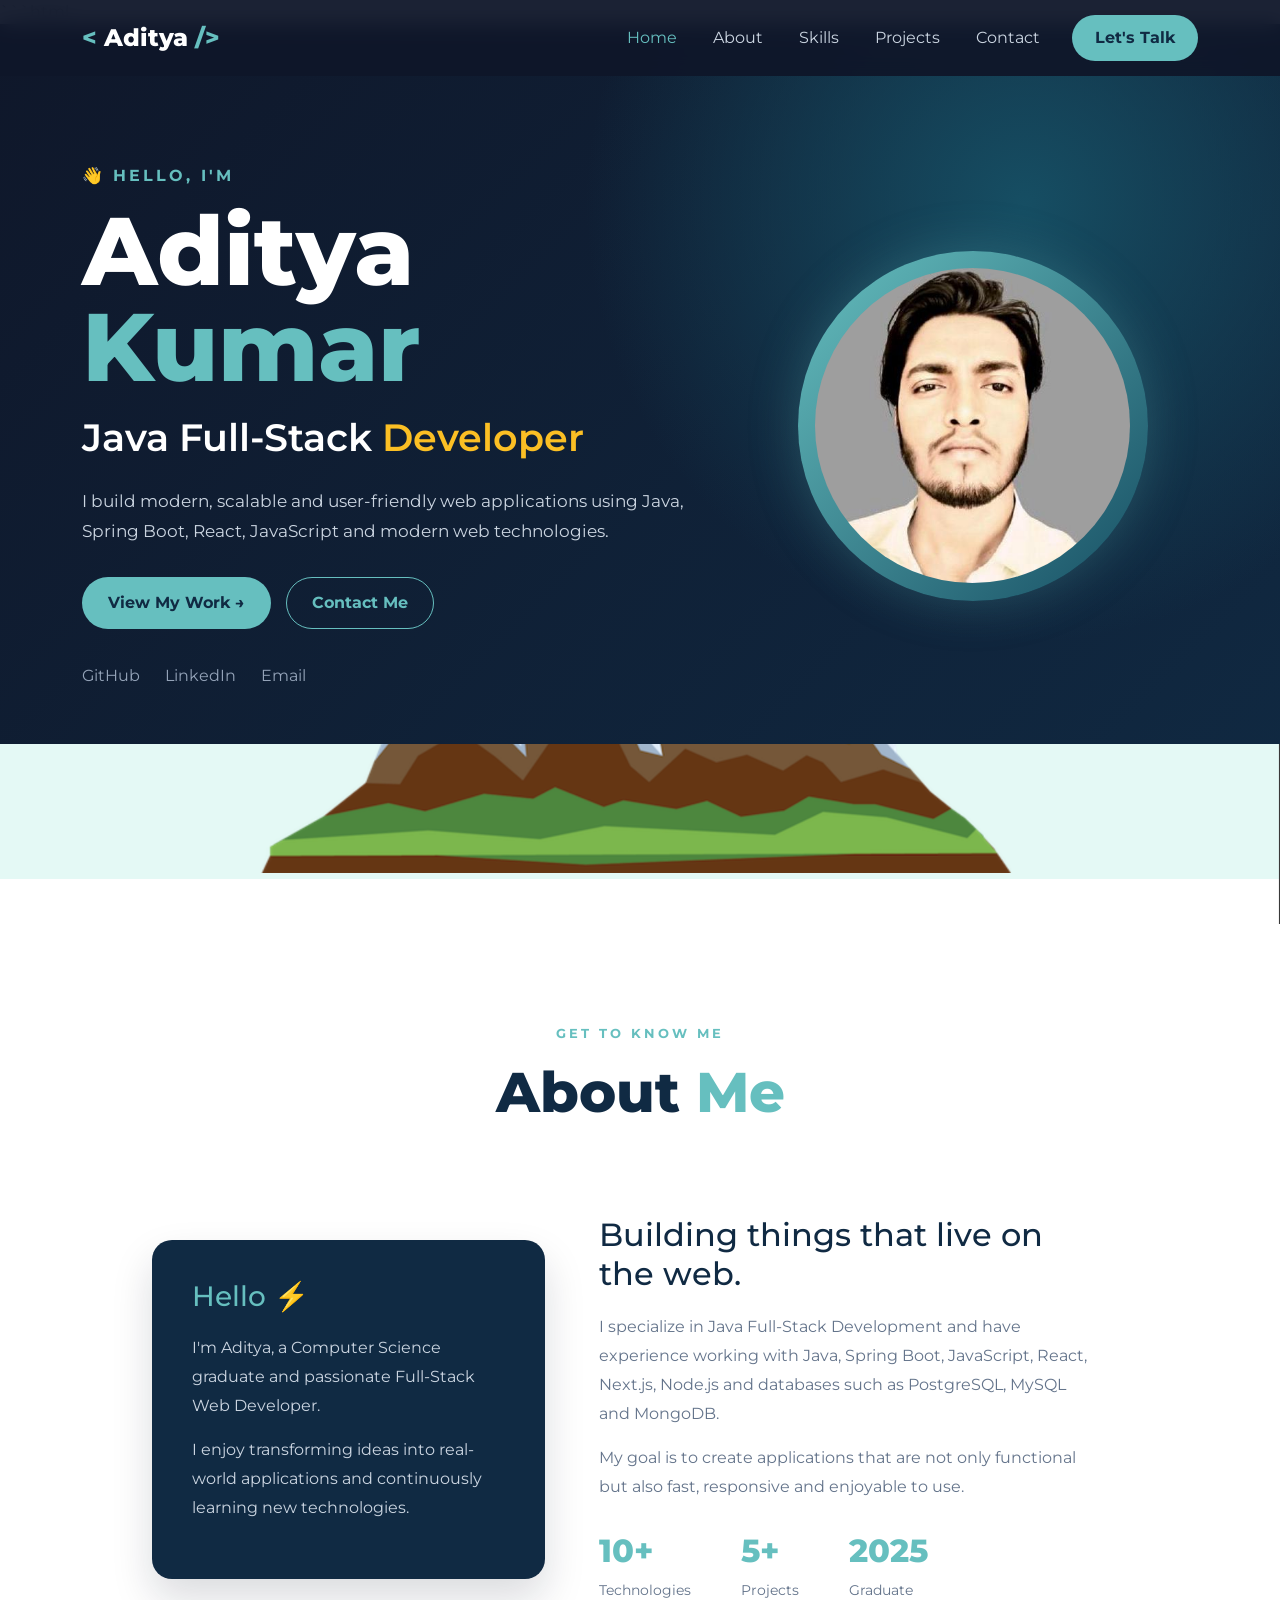
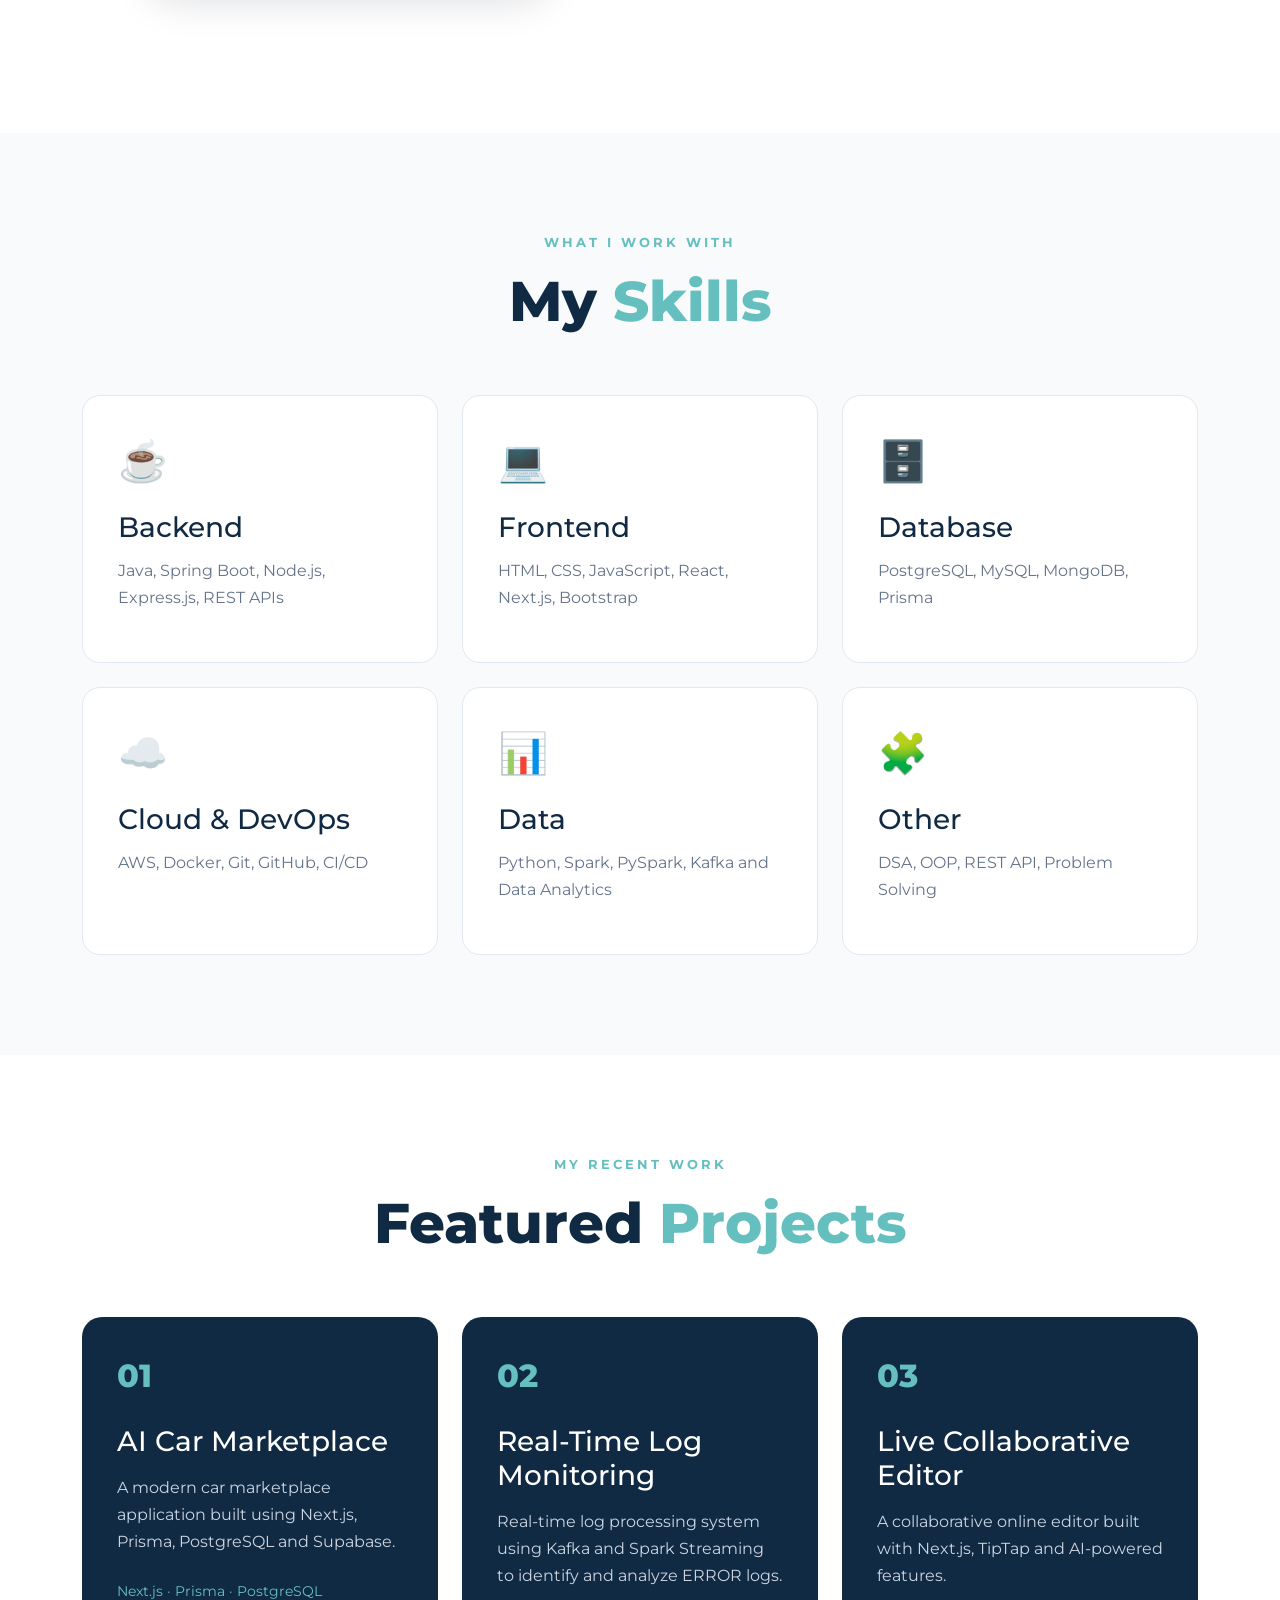
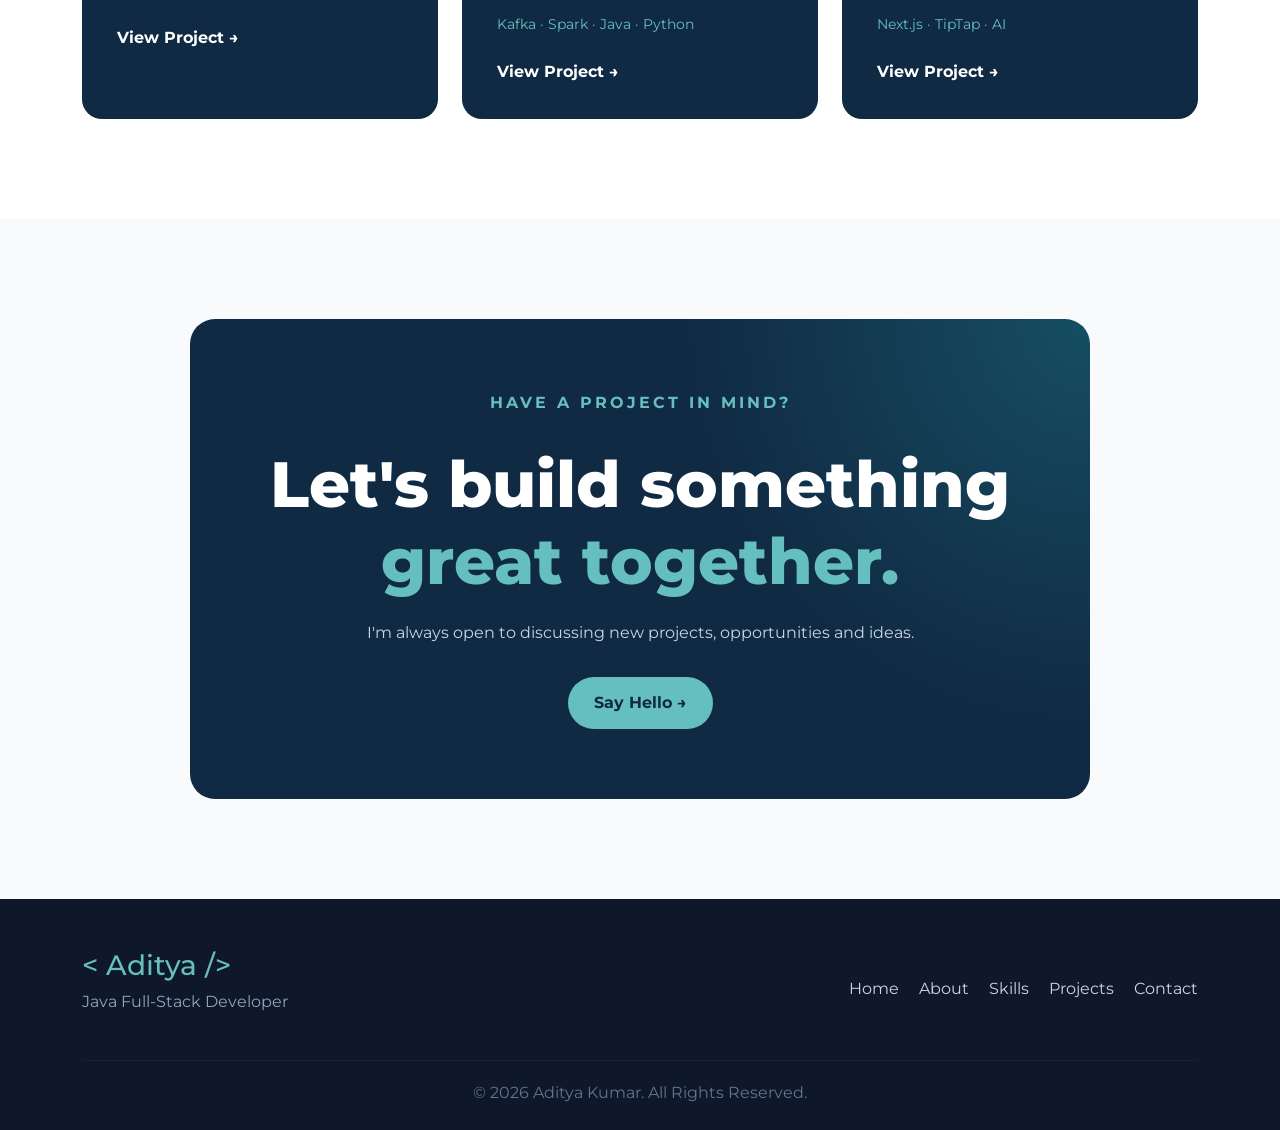
==== index.html @ 17150da2 "contact page update" ====
```html
<!DOCTYPE html>
<html lang="en">

<head>
    <meta charset="UTF-8">
    <meta name="viewport" content="width=device-width, initial-scale=1.0">

    <title>Aditya Kumar | Full Stack Developer</title>

    <!-- Bootstrap -->
    <link href="https://cdn.jsdelivr.net/npm/bootstrap@5.3.8/dist/css/bootstrap.min.css"
        rel="stylesheet">

    <!-- Google Fonts -->
    <link
        href="https://fonts.googleapis.com/css2?family=Montserrat:wght@400;500;600;700;800&family=Merriweather:wght@400;700&display=swap"
        rel="stylesheet">

    <!-- Custom CSS -->
    <link rel="stylesheet" href="./style.css">
</head>

<body>

    <!-- NAVBAR  -->

    <nav class="navbar navbar-expand-lg navbar-dark fixed-top">
        <div class="container">

            <a class="navbar-brand" href="#">
                <span>&lt;</span> Aditya <span>/&gt;</span>
            </a>

            <button class="navbar-toggler" type="button"
                data-bs-toggle="collapse"
                data-bs-target="#navbarNav">
                <span class="navbar-toggler-icon"></span>
            </button>

            <div class="collapse navbar-collapse" id="navbarNav">

                <ul class="navbar-nav ms-auto">

                    <li class="nav-item">
                        <a class="nav-link active" href="#home">Home</a>
                    </li>

                    <li class="nav-item">
                        <a class="nav-link" href="./about.html">About</a>
                    </li>

                    <li class="nav-item">
                        <a class="nav-link" href="#skills">Skills</a>
                    </li>

                    <li class="nav-item">
                        <a class="nav-link" href="#projects">Projects</a>
                    </li>

                    <li class="nav-item">
                        <a class="nav-link" href="./contact.html">Contact</a>
                    </li>

                </ul>

                <a href="#contact" class="btn contact-btn ms-lg-4">
                    Let's Talk
                </a>

            </div>
        </div>
    </nav>


    <!--  HERO  -->

    <section id="home" class="hero">

        <div class="container">

            <div class="row align-items-center">

                <div class="col-lg-7 hero-content">

                    <p class="small-title">
                        👋 HELLO, I'M
                    </p>

                    <h1>
                        Aditya <span>Kumar</span>
                    </h1>

                    <h2>
                        Java Full-Stack <span>Developer</span>
                    </h2>

                    <p class="hero-description">
                        I build modern, scalable and user-friendly web
                        applications using Java, Spring Boot, React,
                        JavaScript and modern web technologies.
                    </p>

                    <div class="hero-buttons">

                        <a href="#projects" class="btn primary-btn">
                            View My Work →
                        </a>

                        <a href="#contact" class="btn secondary-btn">
                            Contact Me
                        </a>

                    </div>

                    <div class="social-links">

                        <a href="https://github.com/Aditya0026">GitHub</a>
                        <a href="https://www.linkedin.com/in/aditya0026/">LinkedIn</a>
                        <a href="https://mail.google.com/mail/u/0/#inbox?compose=new">Email</a>

                    </div>

                </div>


                <div class="col-lg-5 hero-image">

                    <div class="image-circle">

                        <img src="./image.png"
                            alt="Aditya Kumar">

                    </div>

                </div>

            </div>

        </div>

        <div class="hero-bottom">
            <img src="./mountain.png" alt="Mountain">
        </div>

    </section>


    <!-- ABOUT  -->

    <section id="about" class="section">

        <div class="container">

            <div class="section-title">

                <p>GET TO KNOW ME</p>

                <h2>About <span>Me</span></h2>

            </div>


            <div class="row align-items-center about-container">

                <div class="col-lg-5">

                    <div class="about-card">

                        <h3>Hello ⚡</h3>

                        <p>
                            I'm Aditya, a Computer Science graduate and
                            passionate Full-Stack Web Developer.
                        </p>

                        <p>
                            I enjoy transforming ideas into real-world
                            applications and continuously learning new
                            technologies.
                        </p>

                    </div>

                </div>


                <div class="col-lg-7">

                    <div class="about-text">

                        <h3>
                            Building things that live on the web.
                        </h3>

                        <p>
                            I specialize in Java Full-Stack Development
                            and have experience working with Java,
                            Spring Boot, JavaScript, React, Next.js,
                            Node.js and databases such as PostgreSQL,
                            MySQL and MongoDB.
                        </p>

                        <p>
                            My goal is to create applications that are
                            not only functional but also fast,
                            responsive and enjoyable to use.
                        </p>

                        <div class="about-stats">

                            <div>
                                <h4>10+</h4>
                                <p>Technologies</p>
                            </div>

                            <div>
                                <h4>5+</h4>
                                <p>Projects</p>
                            </div>

                            <div>
                                <h4>2025</h4>
                                <p>Graduate</p>
                            </div>

                        </div>

                    </div>

                </div>

            </div>

        </div>

    </section>


    <!-- SKILLS  -->

    <section id="skills" class="section skills-section">

        <div class="container">

            <div class="section-title">

                <p>WHAT I WORK WITH</p>

                <h2>My <span>Skills</span></h2>

            </div>


            <div class="row g-4">

                <div class="col-md-6 col-lg-4">

                    <div class="skill-card">

                        <div class="skill-icon">☕</div>

                        <h3>Backend</h3>

                        <p>
                            Java, Spring Boot, Node.js,
                            Express.js, REST APIs
                        </p>

                    </div>

                </div>


                <div class="col-md-6 col-lg-4">

                    <div class="skill-card">

                        <div class="skill-icon">💻</div>

                        <h3>Frontend</h3>

                        <p>
                            HTML, CSS, JavaScript,
                            React, Next.js, Bootstrap
                        </p>

                    </div>

                </div>


                <div class="col-md-6 col-lg-4">

                    <div class="skill-card">

                        <div class="skill-icon">🗄️</div>

                        <h3>Database</h3>

                        <p>
                            PostgreSQL, MySQL,
                            MongoDB, Prisma
                        </p>

                    </div>

                </div>


                <div class="col-md-6 col-lg-4">

                    <div class="skill-card">

                        <div class="skill-icon">☁️</div>

                        <h3>Cloud & DevOps</h3>

                        <p>
                            AWS, Docker, Git,
                            GitHub, CI/CD
                        </p>

                    </div>

                </div>


                <div class="col-md-6 col-lg-4">

                    <div class="skill-card">

                        <div class="skill-icon">📊</div>

                        <h3>Data</h3>

                        <p>
                            Python, Spark, PySpark,
                            Kafka and Data Analytics
                        </p>

                    </div>

                </div>


                <div class="col-md-6 col-lg-4">

                    <div class="skill-card">

                        <div class="skill-icon">🧩</div>

                        <h3>Other</h3>

                        <p>
                            DSA, OOP, REST API,
                            Problem Solving
                        </p>

                    </div>

                </div>

            </div>

        </div>

    </section>


    <!-- PROJECTS -->

    <section id="projects" class="section">

        <div class="container">

            <div class="section-title">

                <p>MY RECENT WORK</p>

                <h2>Featured <span>Projects</span></h2>

            </div>


            <div class="row g-4">


                <div class="col-lg-4">

                    <div class="project-card">

                        <div class="project-number">
                            01
                        </div>

                        <h3>AI Car Marketplace</h3>

                        <p>
                            A modern car marketplace application
                            built using Next.js, Prisma,
                            PostgreSQL and Supabase.
                        </p>

                        <div class="tech">
                            Next.js · Prisma · PostgreSQL
                        </div>

                        <a href="#" class="project-link">
                            View Project →
                        </a>

                    </div>

                </div>


                <div class="col-lg-4">

                    <div class="project-card">

                        <div class="project-number">
                            02
                        </div>

                        <h3>Real-Time Log Monitoring</h3>

                        <p>
                            Real-time log processing system using
                            Kafka and Spark Streaming to identify
                            and analyze ERROR logs.
                        </p>

                        <div class="tech">
                            Kafka · Spark · Java · Python
                        </div>

                        <a href="#" class="project-link">
                            View Project →
                        </a>

                    </div>

                </div>


                <div class="col-lg-4">

                    <div class="project-card">

                        <div class="project-number">
                            03
                        </div>

                        <h3>Live Collaborative Editor</h3>

                        <p>
                            A collaborative online editor built
                            with Next.js, TipTap and AI-powered
                            features.
                        </p>

                        <div class="tech">
                            Next.js · TipTap · AI
                        </div>

                        <a href="#" class="project-link">
                            View Project →
                        </a>

                    </div>

                </div>

            </div>

        </div>

    </section>


    <!-- CONTACT  -->

    <section id="contact" class="contact-section">

        <div class="container">

            <div class="contact-box">

                <p>HAVE A PROJECT IN MIND?</p>

                <h2>
                    Let's build something
                    <span>great together.</span>
                </h2>

                <p>
                    I'm always open to discussing new projects,
                    opportunities and ideas.
                </p>

                <a href="mailto:yourmail@example.com"
                    class="btn primary-btn">
                    Say Hello →
                </a>

            </div>

        </div>

    </section>


    <!--  FOOTER  -->

    <footer>

        <div class="container">

            <div class="footer-content">

                <div>
                    <h3>&lt; Aditya /&gt;</h3>
                    <p>Java Full-Stack Developer</p>
                </div>

                <div class="footer-links">

                    <a href="#home">Home</a>
                    <a href="#about">About</a>
                    <a href="#skills">Skills</a>
                    <a href="#projects">Projects</a>
                    <a href="#contact">Contact</a>

                </div>

            </div>

            <hr>

            <p class="copyright">
                © 2026 Aditya Kumar. All Rights Reserved.
            </p>

        </div>

    </footer>


    <!-- Bootstrap JS -->

    <script
        src="https://cdn.jsdelivr.net/npm/bootstrap@5.3.8/dist/js/bootstrap.bundle.min.js">
    </script>

</body>

</html>
---- style.css ----
/* =========================================
   GLOBAL
========================================= */

* {
    margin: 0;
    padding: 0;
    box-sizing: border-box;
    scroll-behavior: smooth;
}

body {
    font-family: "Montserrat", sans-serif;
    color: #40514e;
    background: #ffffff;
    overflow-x: hidden;
}

a {
    text-decoration: none;
}

section {
    scroll-margin-top: 80px;
}


/* =========================================
   NAVBAR
========================================= */

.navbar {
    background: rgba(15, 23, 42, 0.95);
    backdrop-filter: blur(10px);
    padding: 15px 0;
}

.navbar-brand {
    font-size: 1.5rem;
    font-weight: 800;
    color: white !important;
}

.navbar-brand span {
    color: #66bfbf;
}

.nav-link {
    color: #cbd5e1 !important;
    margin-left: 20px;
    transition: 0.3s;
}

.nav-link:hover,
.nav-link.active {
    color: #66bfbf !important;
}

.contact-btn {
    background: #66bfbf;
    color: #102a43;
    font-weight: 700;
    border-radius: 30px;
    padding: 10px 22px;
}

.contact-btn:hover {
    background: #ffffff;
    color: #102a43;
}


/* =========================================
   HERO
========================================= */

.hero {
    min-height: 100vh;
    position: relative;
    background:
        radial-gradient(circle at 80% 20%, #164e63 0%, transparent 35%),
        linear-gradient(135deg, #0f172a, #102a43);

    color: white;
    padding-top: 140px;
    overflow: hidden;
}

.hero-content {
    z-index: 2;
}

.small-title {
    color: #66bfbf;
    font-weight: 700;
    letter-spacing: 3px;
    margin-bottom: 15px;
}

.hero h1 {
    font-size: clamp(3rem, 8vw, 6rem);
    font-weight: 800;
    line-height: 1;
    margin-bottom: 20px;
}

.hero h1 span {
    color: #66bfbf;
}

.hero h2 {
    font-size: clamp(1.5rem, 3vw, 2.5rem);
    font-weight: 600;
    margin-bottom: 25px;
}

.hero h2 span {
    color: #fbbf24;
}

.hero-description {
    max-width: 650px;
    color: #cbd5e1;
    font-size: 1.05rem;
    line-height: 1.8;
}

.hero-buttons {
    display: flex;
    gap: 15px;
    margin-top: 30px;
    flex-wrap: wrap;
}

.primary-btn {
    background: #66bfbf;
    color: #102a43;
    padding: 13px 25px;
    border-radius: 30px;
    font-weight: 700;
    transition: 0.3s;
}

.primary-btn:hover {
    transform: translateY(-3px);
    background: #ffffff;
    color: #102a43;
}

.secondary-btn {
    border: 1px solid #66bfbf;
    color: #66bfbf;
    padding: 13px 25px;
    border-radius: 30px;
    font-weight: 700;
    transition: 0.3s;
}

.secondary-btn:hover {
    background: #66bfbf;
    color: #102a43;
}

.social-links {
    margin-top: 35px;
    display: flex;
    gap: 25px;
}

.social-links a {
    color: #94a3b8;
    transition: 0.3s;
}

.social-links a:hover {
    color: #66bfbf;
}


/* =========================================
   HERO IMAGE
========================================= */

.hero-image {
    display: flex;
    justify-content: center;
    align-items: center;
}

.image-circle {
    width: min(350px, 80vw);
    height: min(350px, 80vw);

    border-radius: 50%;

    display: flex;
    justify-content: center;
    align-items: center;

    background: linear-gradient(
        135deg,
        #66bfbf,
        #164e63
    );

    box-shadow:
        0 0 50px rgba(102, 191, 191, 0.25);

    animation: floating 4s ease-in-out infinite;
}

.image-circle img {
    width: 90%;
    height: 90%;
    object-fit: contain;
    border-radius: 50%;
}

@keyframes floating {

    0%,
    100% {
        transform: translateY(0);
    }

    50% {
        transform: translateY(-15px);
    }
}


/* =========================================
   MOUNTAIN
========================================= */

.hero-bottom {
    position: absolute;
    bottom: 0;
    width: 100%;
    line-height: 0;
}

.hero-bottom img {
    width: 100%;
    max-height: 180px;
    object-fit: cover;
    object-position: bottom;
}


/* =========================================
   COMMON SECTION
========================================= */

.section {
    padding: 100px 0;
}

.section-title {
    text-align: center;
    margin-bottom: 60px;
}

.section-title p {
    color: #66bfbf;
    font-weight: 700;
    letter-spacing: 3px;
    font-size: 0.8rem;
}

.section-title h2 {
    font-size: clamp(2.2rem, 5vw, 3.5rem);
    font-weight: 800;
    color: #102a43;
}

.section-title h2 span {
    color: #66bfbf;
}


/* =========================================
   ABOUT
========================================= */

.about-container {
    max-width: 1000px;
    margin: auto;
}

.about-card {
    background: #102a43;
    color: white;
    padding: 40px;
    border-radius: 20px;
    box-shadow: 0 20px 40px rgba(15, 23, 42, 0.15);
}

.about-card h3 {
    color: #66bfbf;
    margin-bottom: 20px;
}

.about-card p {
    color: #cbd5e1;
    line-height: 1.8;
}

.about-text {
    padding: 30px;
}

.about-text h3 {
    font-size: 2rem;
    color: #102a43;
    margin-bottom: 20px;
}

.about-text p {
    line-height: 1.8;
    color: #64748b;
}

.about-stats {
    display: flex;
    gap: 50px;
    margin-top: 30px;
    flex-wrap: wrap;
}

.about-stats h4 {
    font-size: 2rem;
    color: #66bfbf;
    font-weight: 800;
}

.about-stats p {
    margin: 0;
    font-size: 0.85rem;
}


/* =========================================
   SKILLS
========================================= */

.skills-section {
    background: #f8fafc;
}

.skill-card {
    height: 100%;
    background: white;
    padding: 35px;
    border-radius: 18px;
    border: 1px solid #e2e8f0;
    transition: 0.3s;
}

.skill-card:hover {
    transform: translateY(-8px);
    border-color: #66bfbf;
    box-shadow: 0 20px 40px rgba(15, 23, 42, 0.08);
}

.skill-icon {
    font-size: 2.5rem;
    margin-bottom: 20px;
}

.skill-card h3 {
    color: #102a43;
    margin-bottom: 12px;
}

.skill-card p {
    color: #64748b;
    line-height: 1.7;
}


/* =========================================
   PROJECTS
========================================= */

.project-card {
    height: 100%;
    padding: 35px;
    border-radius: 20px;
    background: #102a43;
    color: white;
    transition: 0.3s;
    position: relative;
    overflow: hidden;
}

.project-card:hover {
    transform: translateY(-8px);
}

.project-number {
    color: #66bfbf;
    font-size: 2rem;
    font-weight: 800;
    margin-bottom: 25px;
}

.project-card h3 {
    margin-bottom: 15px;
}

.project-card p {
    color: #cbd5e1;
    line-height: 1.7;
}

.tech {
    color: #66bfbf;
    font-size: 0.85rem;
    margin: 25px 0;
}

.project-link {
    color: white;
    font-weight: 700;
}

.project-link:hover {
    color: #66bfbf;
}


/* =========================================
   CONTACT
========================================= */

.contact-section {
    padding: 100px 0;
    background: #f8fafc;
}

.contact-box {
    max-width: 900px;
    margin: auto;
    padding: 70px 30px;
    text-align: center;

    background:
        radial-gradient(circle at top right, #164e63, transparent 40%),
        #102a43;

    border-radius: 25px;
    color: white;
}

.contact-box > p:first-child {
    color: #66bfbf;
    letter-spacing: 3px;
    font-weight: 700;
}

.contact-box h2 {
    font-size: clamp(2.2rem, 5vw, 4rem);
    font-weight: 800;
    margin: 20px 0;
}

.contact-box h2 span {
    color: #66bfbf;
}

.contact-box p {
    color: #cbd5e1;
    line-height: 1.7;
    margin-bottom: 30px;
}


/* =========================================
   FOOTER
========================================= */

footer {
    background: #0f172a;
    color: white;
    padding: 50px 0 25px;
}

.footer-content {
    display: flex;
    justify-content: space-between;
    align-items: center;
    gap: 30px;
    flex-wrap: wrap;
}

.footer-content h3 {
    color: #66bfbf;
}

.footer-content p {
    color: #94a3b8;
}

.footer-links {
    display: flex;
    gap: 20px;
    flex-wrap: wrap;
}

.footer-links a {
    color: #cbd5e1;
}

.footer-links a:hover {
    color: #66bfbf;
}

footer hr {
    border-color: #334155;
    margin: 30px 0 20px;
}

.copyright {
    text-align: center;
    color: #64748b;
    margin: 0;
}


/* =========================================
   TABLET
========================================= */

@media (max-width: 991px) {

    .navbar-nav {
        padding-top: 20px;
    }

    .nav-link {
        margin-left: 0;
        padding: 10px 0;
    }

    .contact-btn {
        display: inline-block;
        margin-top: 15px;
    }

    .hero {
        padding-top: 130px;
        padding-bottom: 150px;
    }

    .hero-content {
        text-align: center;
    }

    .hero-description {
        margin: auto;
    }

    .hero-buttons,
    .social-links {
        justify-content: center;
    }

    .hero-image {
        margin-top: 60px;
    }

}


/* =========================================
   MOBILE
========================================= */

@media (max-width: 576px) {

    .hero {
        padding-top: 120px;
    }

    .hero h1 {
        font-size: 3.2rem;
    }

    .hero h2 {
        font-size: 1.5rem;
    }

    .hero-description {
        font-size: 0.95rem;
    }

    .hero-buttons {
        flex-direction: column;
        align-items: center;
    }

    .primary-btn,
    .secondary-btn {
        width: 200px;
    }

    .image-circle {
        width: 260px;
        height: 260px;
    }

    .section {
        padding: 70px 0;
    }

    .section-title {
        margin-bottom: 40px;
    }

    .about-card,
    .about-text,
    .skill-card,
    .project-card {
        padding: 25px;
    }

    .about-stats {
        gap: 25px;
    }

    .contact-box {
        padding: 50px 20px;
    }

}
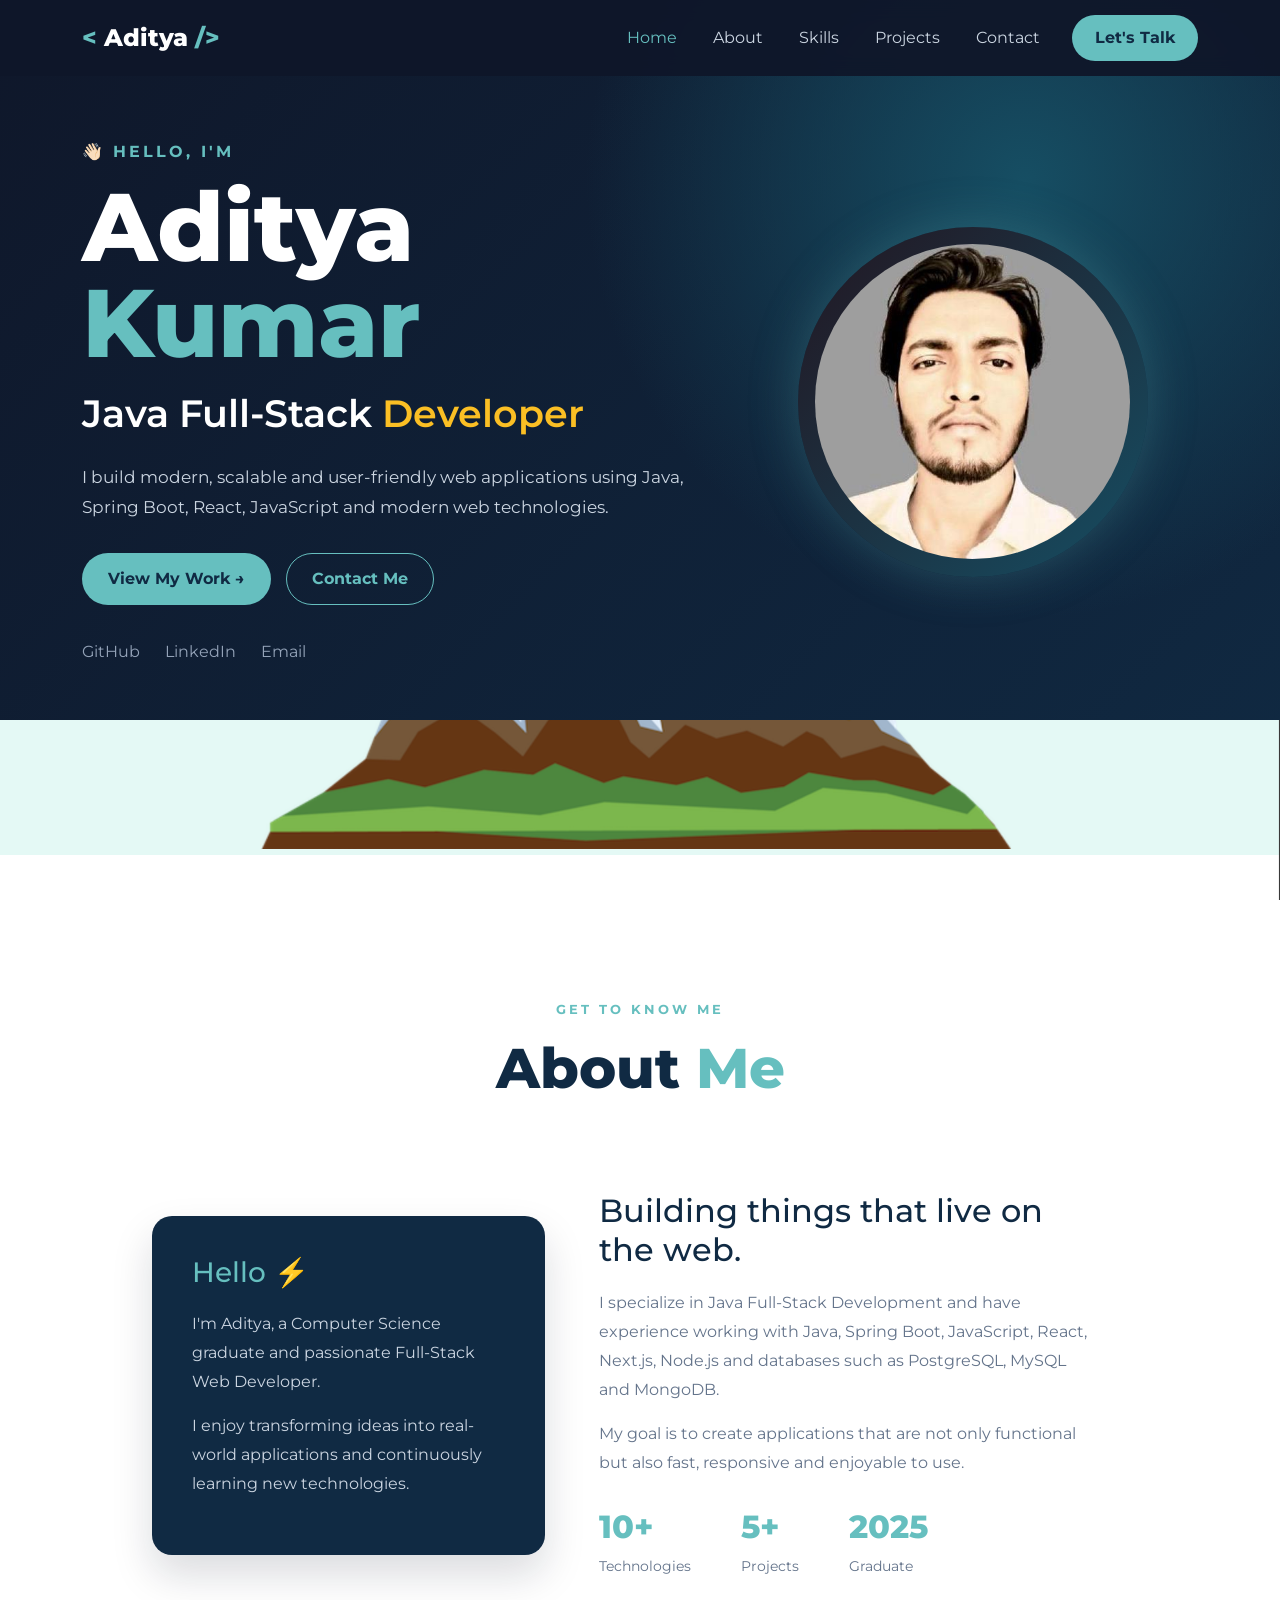
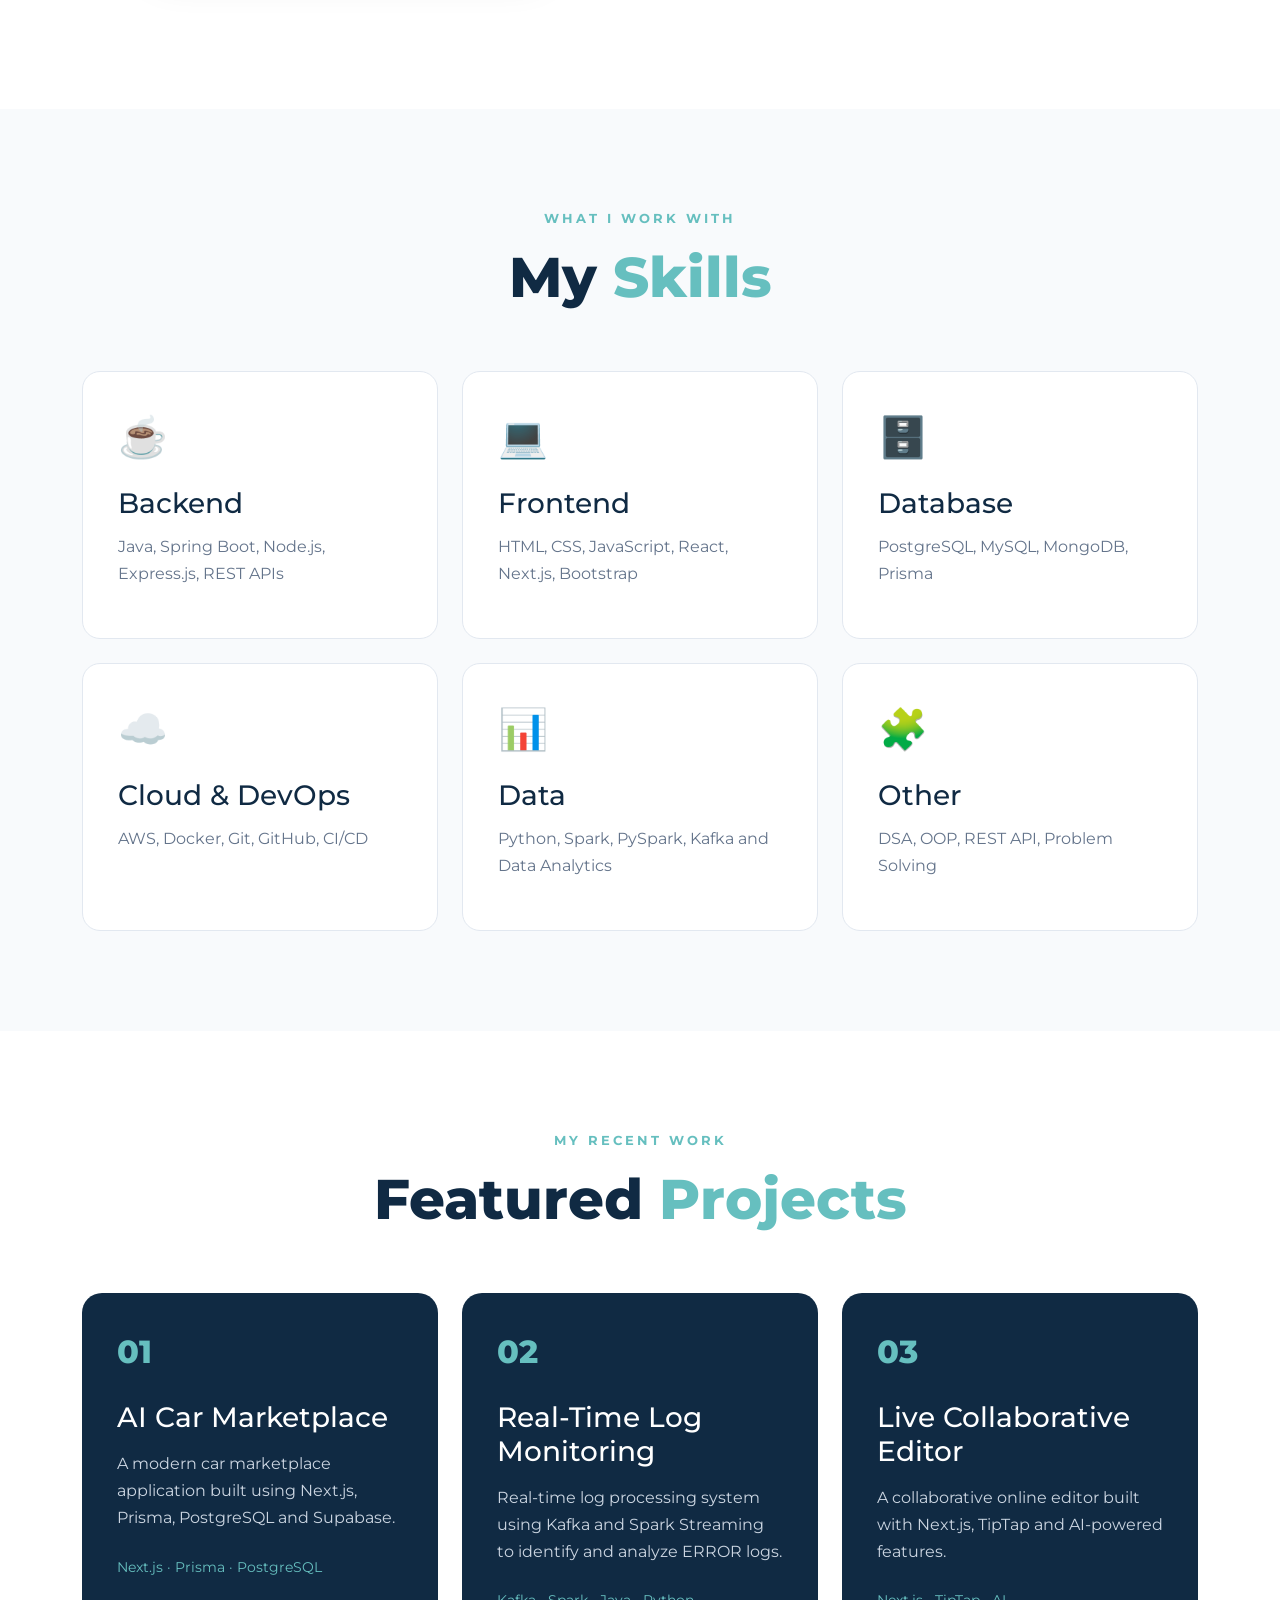
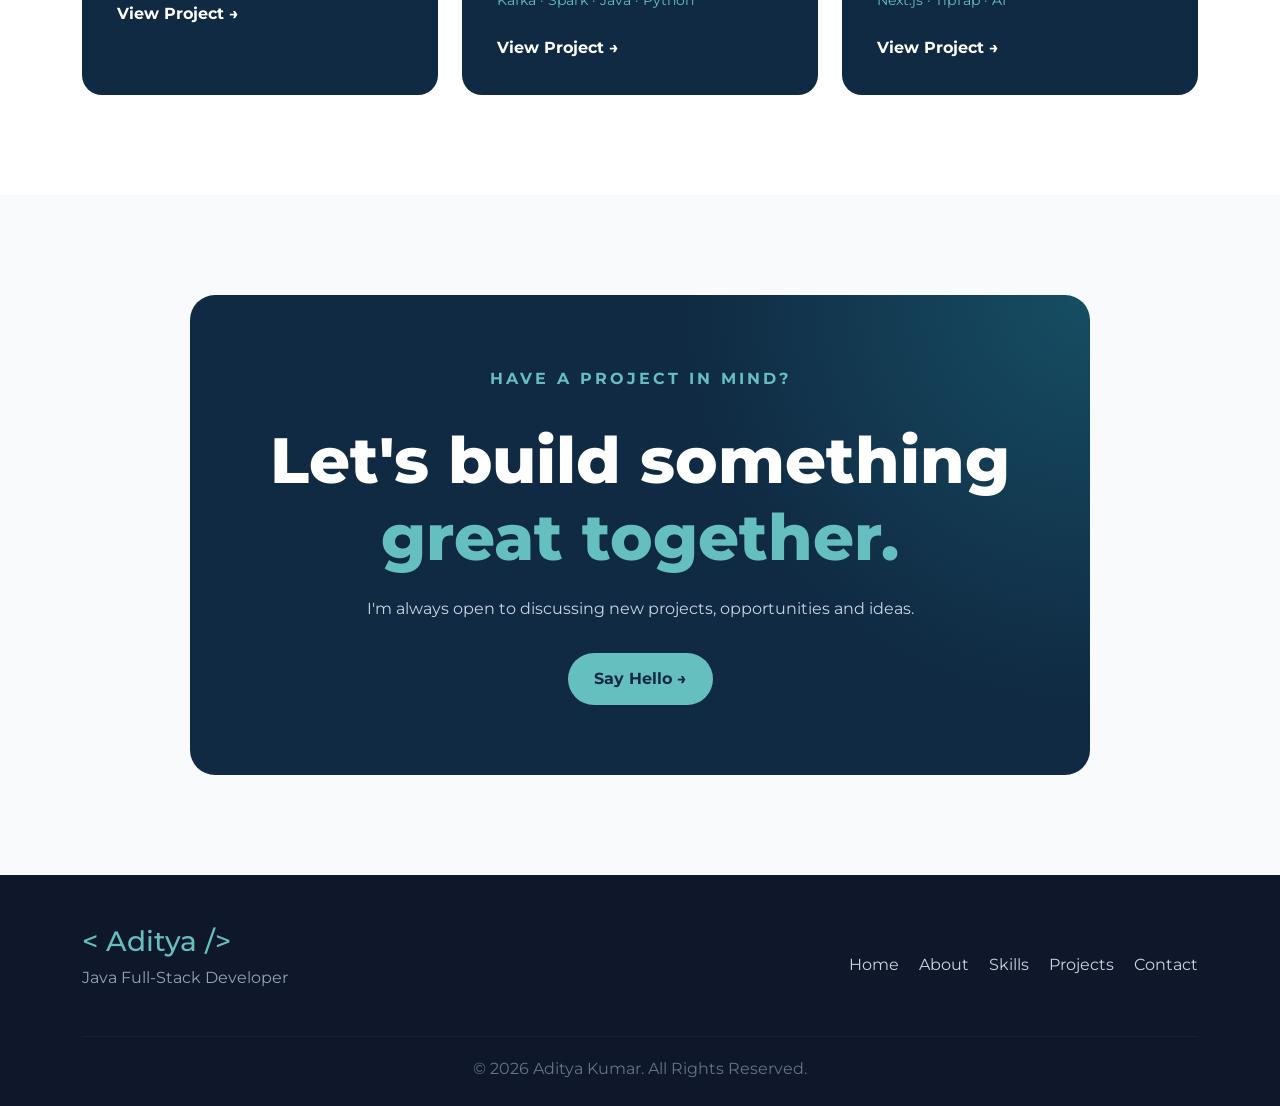
==== commit 90c952eb: "new update" ====
--- a/index.html
+++ b/index.html
@@ -1,4 +1,3 @@
-```html
 <!DOCTYPE html>
 <html lang="en">
 
@@ -43,23 +42,23 @@
                 <ul class="navbar-nav ms-auto">
 
                     <li class="nav-item">
-                        <a class="nav-link active" href="#home">Home</a>
+                        <a class="nav-link active" href="#home" target="_blank">Home</a>
                     </li>
 
                     <li class="nav-item">
-                        <a class="nav-link" href="./about.html">About</a>
+                        <a class="nav-link" href="./about.html" target="_blank">About</a>
                     </li>
 
                     <li class="nav-item">
-                        <a class="nav-link" href="#skills">Skills</a>
+                        <a class="nav-link" href="#skills" target="_blank">Skills</a>
                     </li>
 
                     <li class="nav-item">
-                        <a class="nav-link" href="#projects">Projects</a>
+                        <a class="nav-link" href="#projects" target="_blank">Projects</a>
                     </li>
 
                     <li class="nav-item">
-                        <a class="nav-link" href="./contact.html">Contact</a>
+                        <a class="nav-link" href="./contact.html" target="_blank">Contact</a>
                     </li>
 
                 </ul>
@@ -84,7 +83,7 @@
                 <div class="col-lg-7 hero-content">
 
                     <p class="small-title">
-                        👋 HELLO, I'M
+                        👋🏻 HELLO, I'M
                     </p>
 
                     <h1>
@@ -115,9 +114,9 @@
 
                     <div class="social-links">
 
-                        <a href="https://github.com/Aditya0026">GitHub</a>
-                        <a href="https://www.linkedin.com/in/aditya0026/">LinkedIn</a>
-                        <a href="https://mail.google.com/mail/u/0/#inbox?compose=new">Email</a>
+                        <a href="https://github.com/Aditya0026" target="_blank">GitHub</a>
+                        <a href="https://www.linkedin.com/in/aditya0026/" target="_blank">LinkedIn</a>
+                        <a href="https://mail.google.com/mail/u/0/#inbox?compose=new" target="_blank">Email</a>
 
                     </div>
 
@@ -527,10 +526,10 @@
                 <div class="footer-links">
 
                     <a href="#home">Home</a>
-                    <a href="#about">About</a>
+                    <a href="./about.html" target="_blank">About</a>
                     <a href="#skills">Skills</a>
                     <a href="#projects">Projects</a>
-                    <a href="#contact">Contact</a>
+                    <a href="./contact.html" target="_blank">Contact</a>
 
                 </div>
 
--- a/style.css
+++ b/style.css
@@ -200,7 +200,7 @@
 
     background: linear-gradient(
         135deg,
-        #66bfbf,
+        #221621,
         #164e63
     );
 
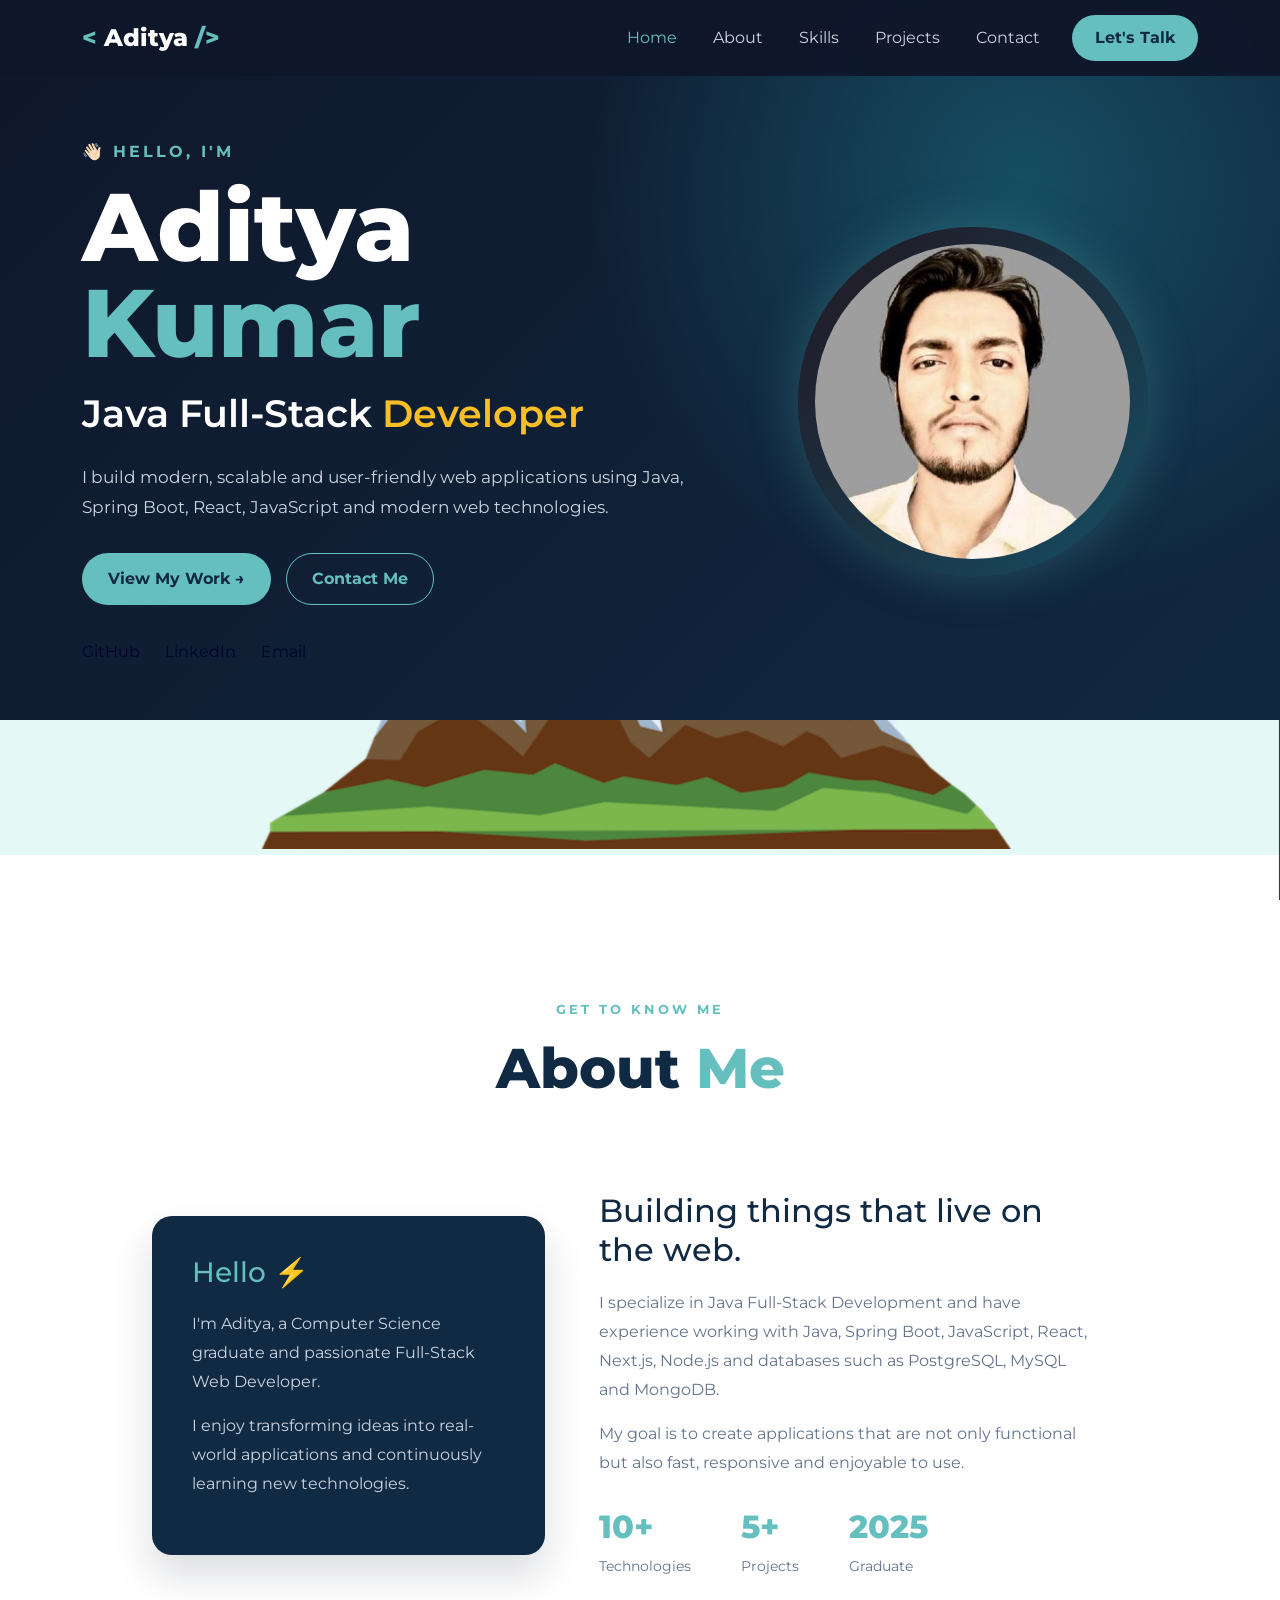
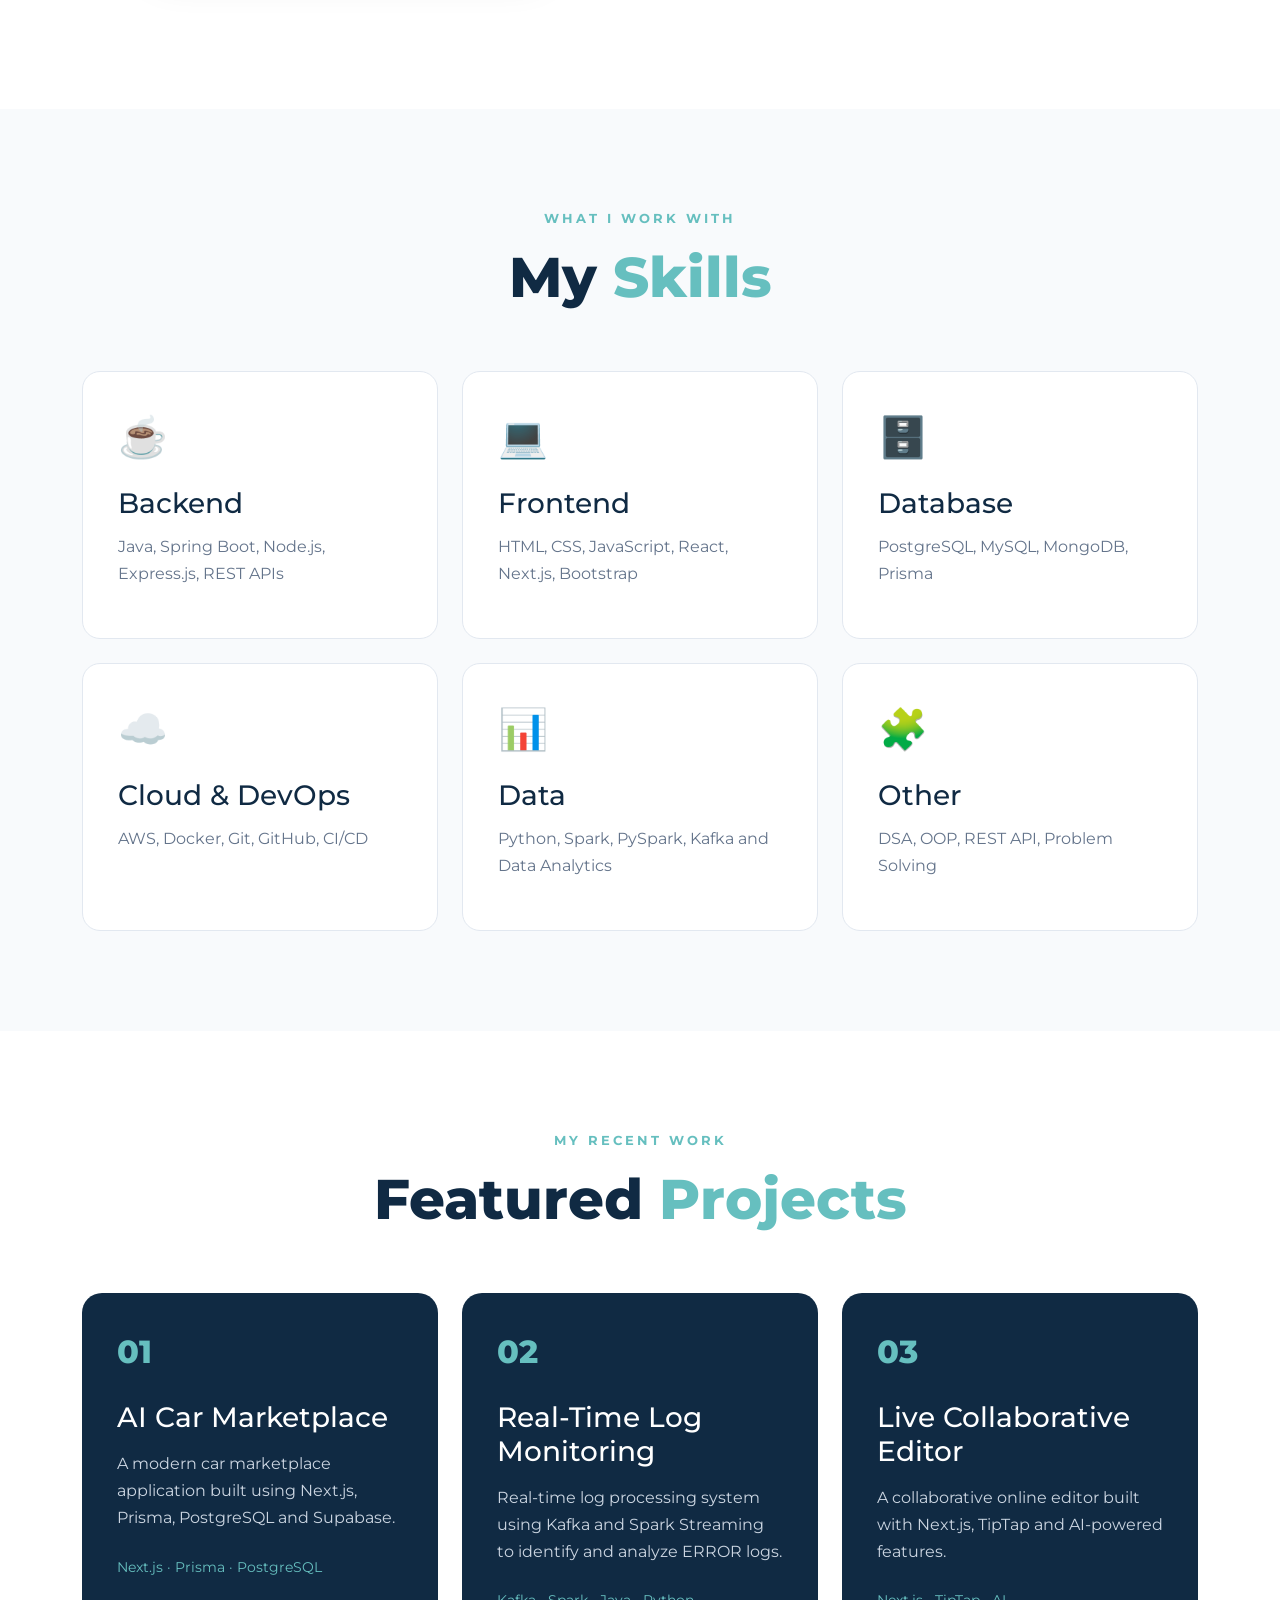
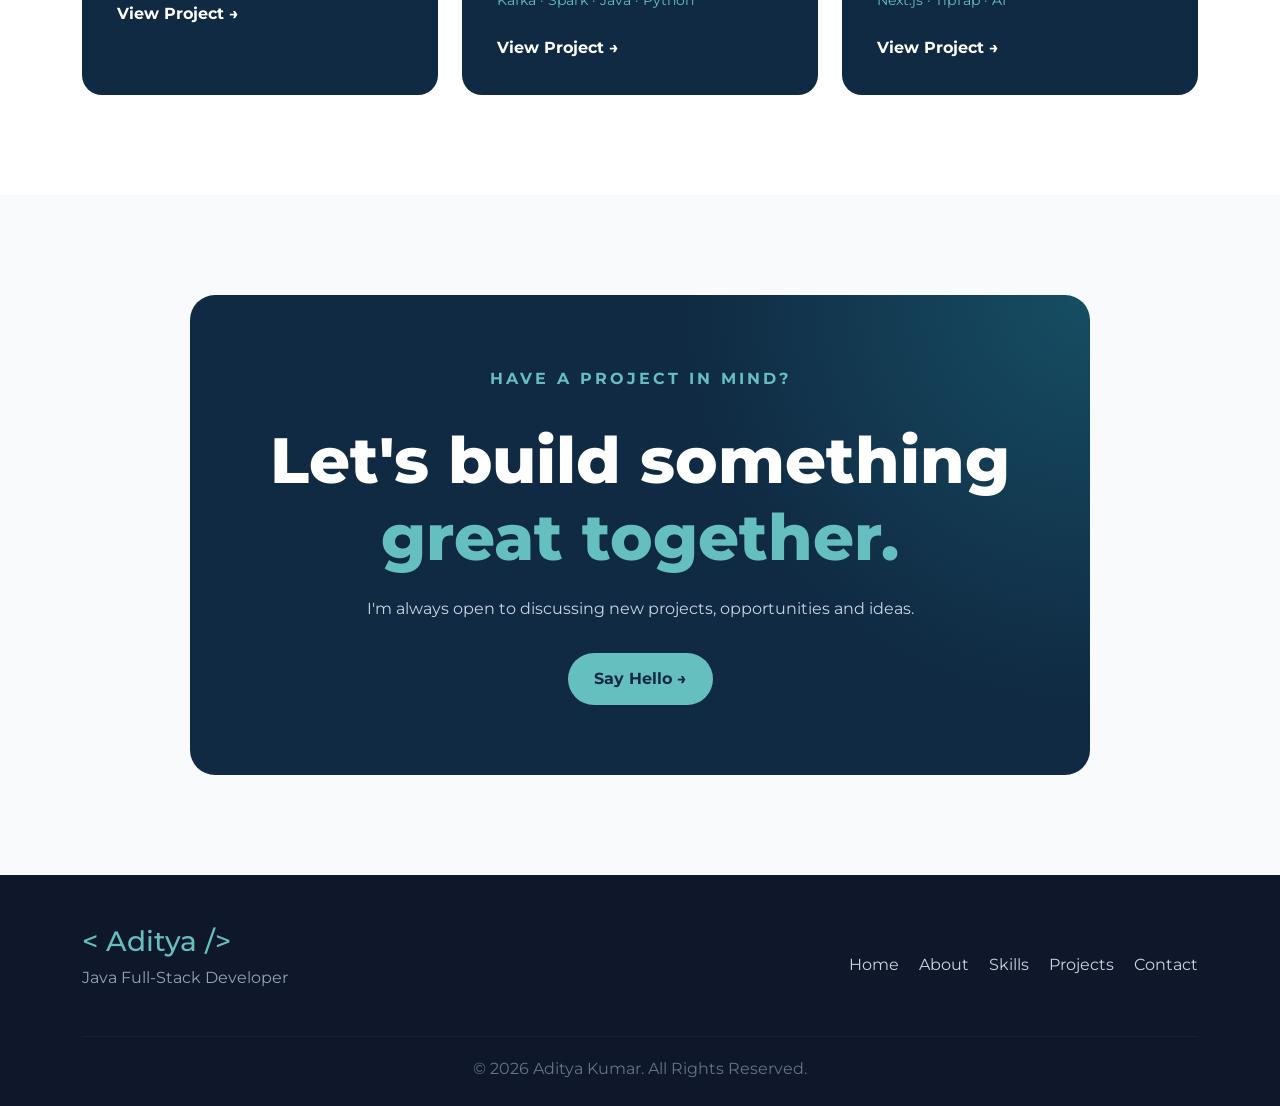
==== commit 68271dac: "working on home page" ====
--- a/index.html
+++ b/index.html
@@ -54,7 +54,7 @@
                     </li>
 
                     <li class="nav-item">
-                        <a class="nav-link" href="#projects" target="_blank">Projects</a>
+                        <a class="nav-link" href="./project.html" target="_blank">Projects</a>
                     </li>
 
                     <li class="nav-item">
@@ -106,7 +106,7 @@
                             View My Work →
                         </a>
 
-                        <a href="#contact" class="btn secondary-btn">
+                        <a href="./about.html"  target="_blank" class="btn secondary-btn">
                             Contact Me
                         </a>
 
@@ -525,10 +525,10 @@
 
                 <div class="footer-links">
 
-                    <a href="#home">Home</a>
+                    <a href="./index.html" target="_blank">Home</a>
                     <a href="./about.html" target="_blank">About</a>
-                    <a href="#skills">Skills</a>
-                    <a href="#projects">Projects</a>
+                    <a href="#skills" target="_blank">Skills</a>
+                    <a href="./project.html" target="_blank">Projects</a>
                     <a href="./contact.html" target="_blank">Contact</a>
 
                 </div>
--- a/style.css
+++ b/style.css
@@ -169,7 +169,7 @@
 }
 
 .social-links a {
-    color: #94a3b8;
+    color: #000431;
     transition: 0.3s;
 }
 
